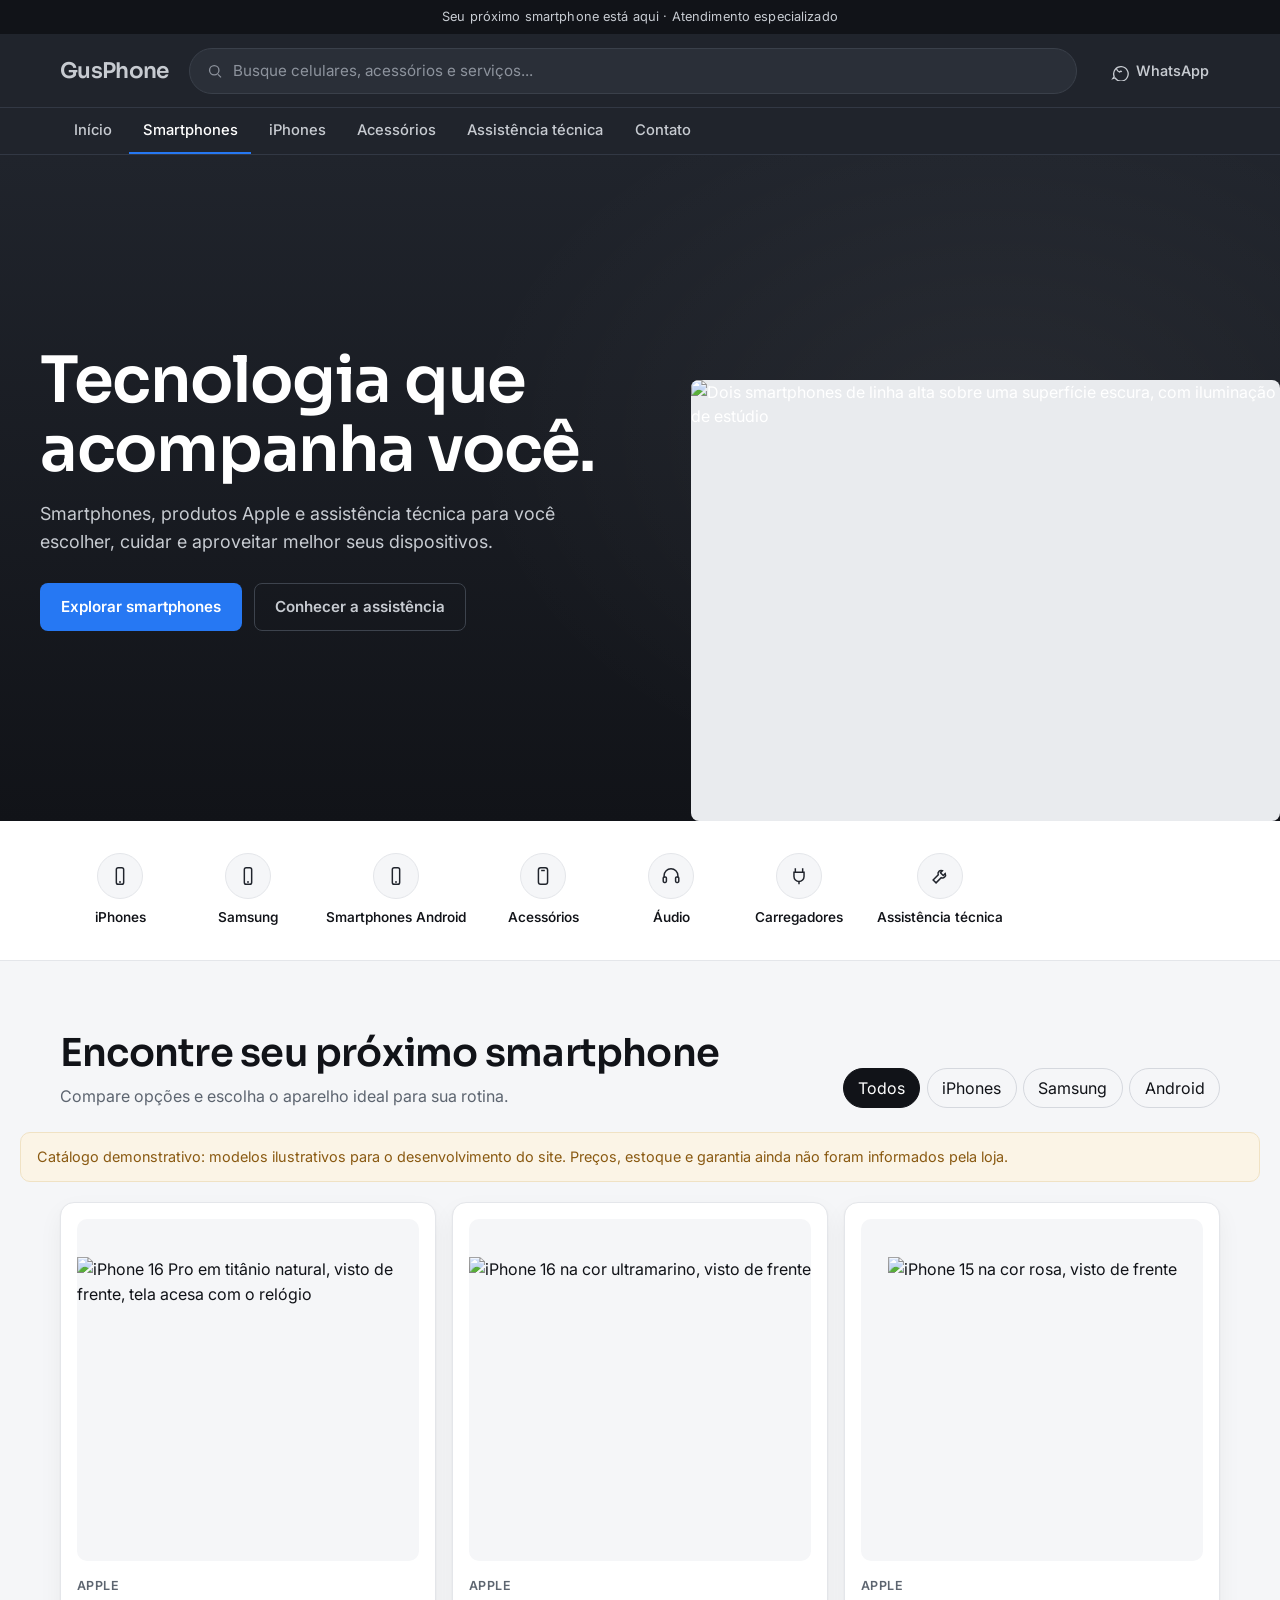
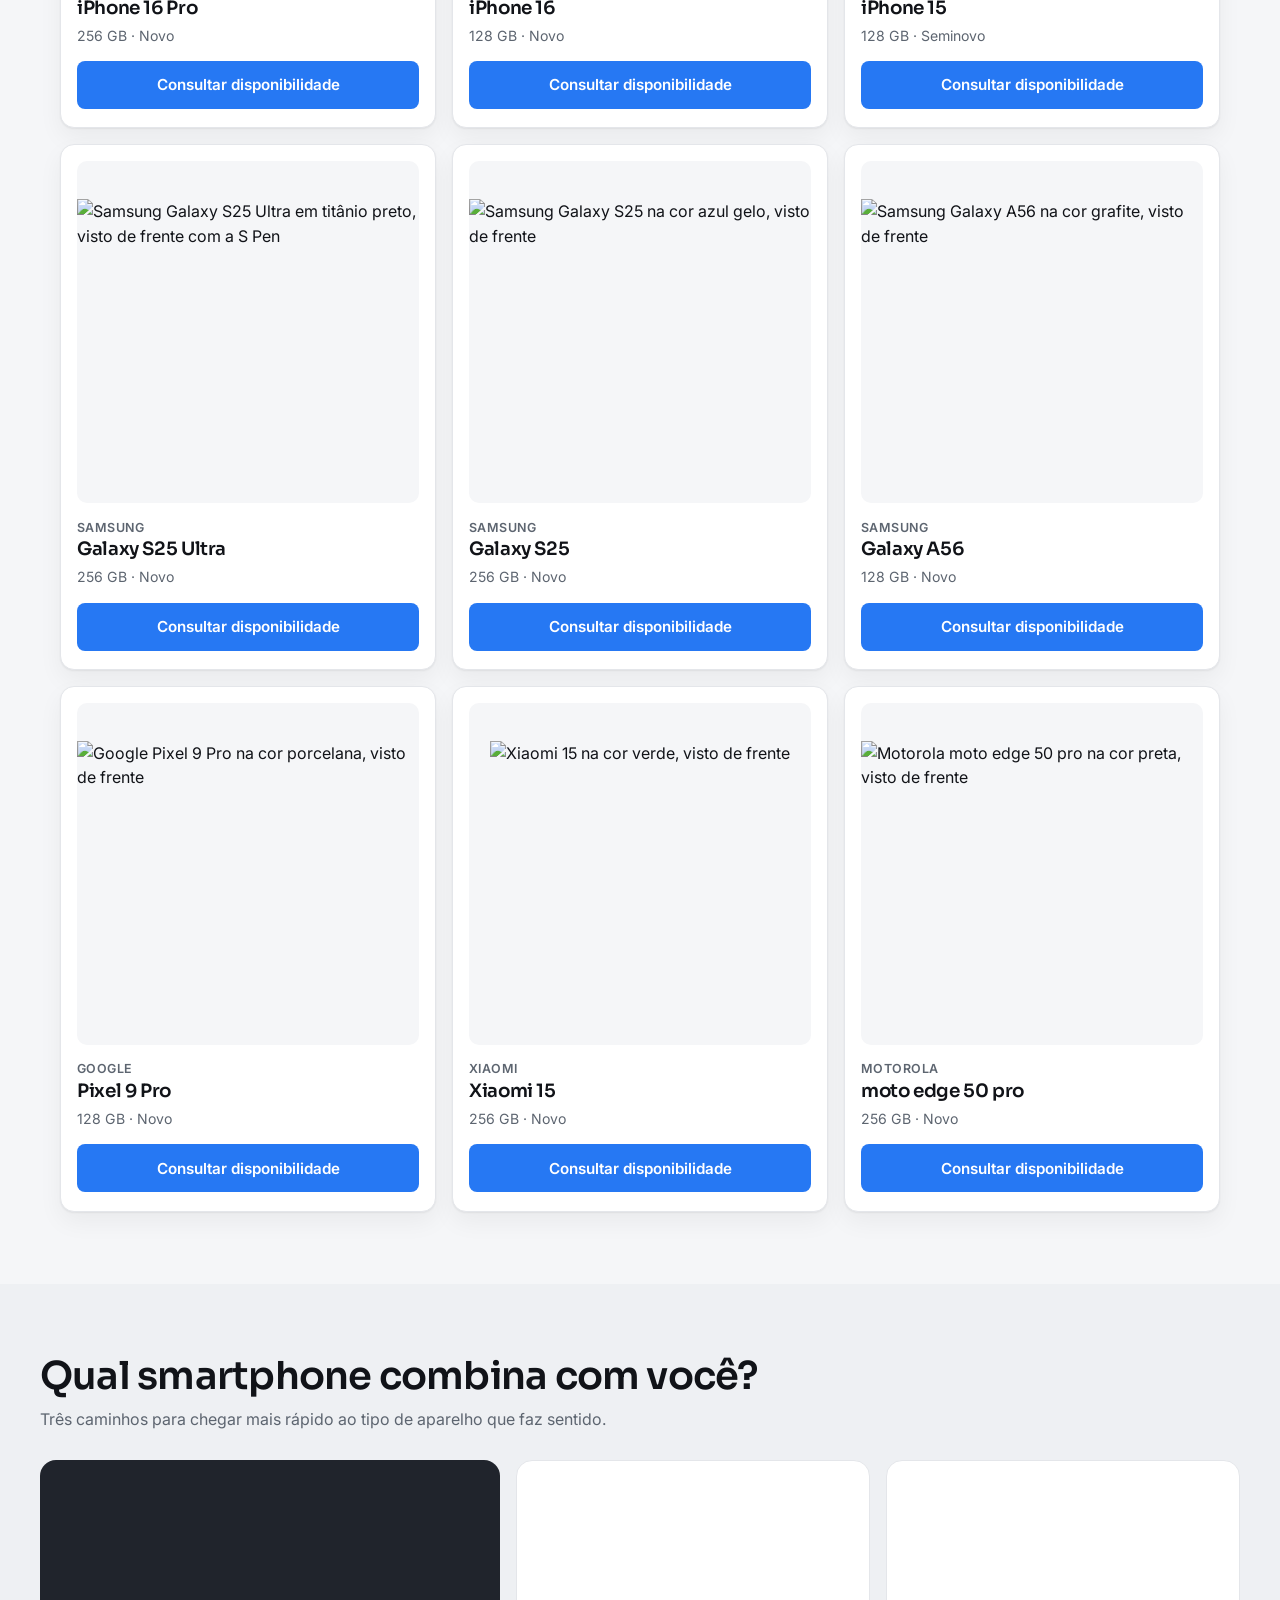
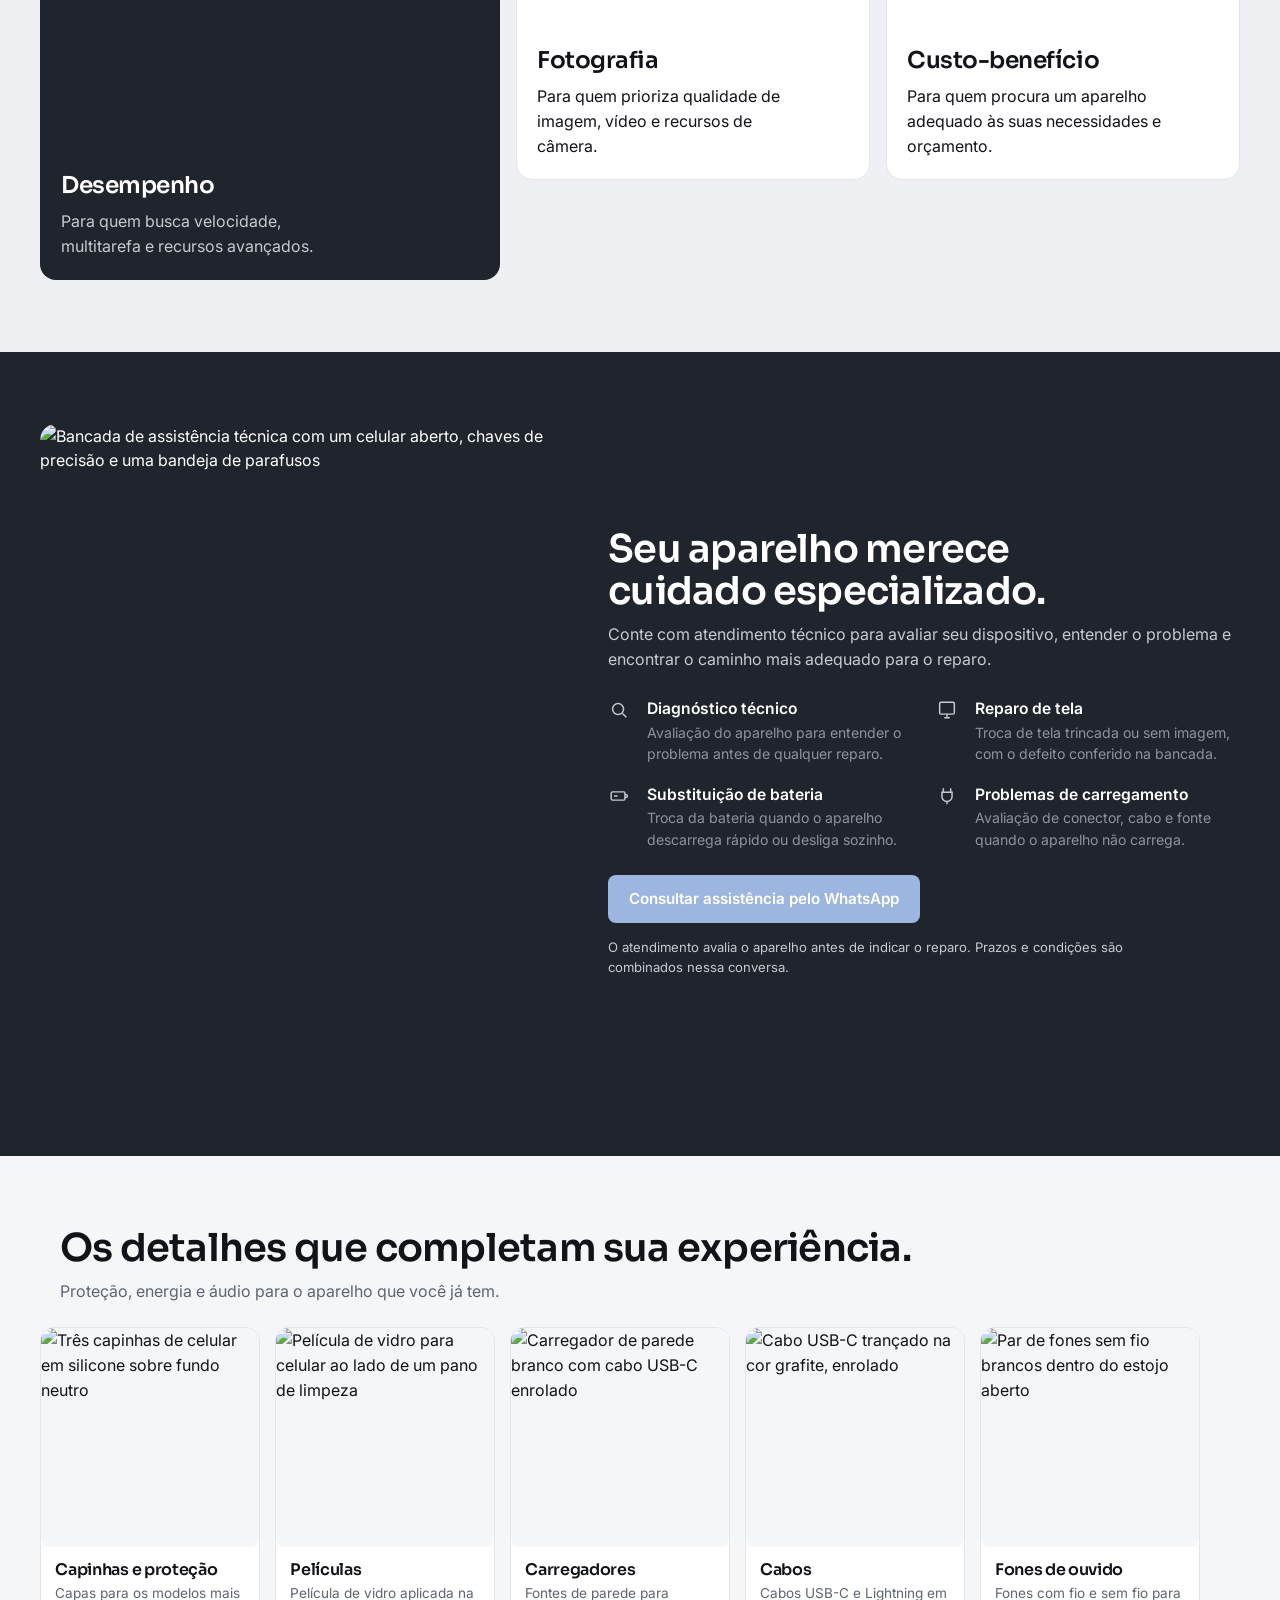
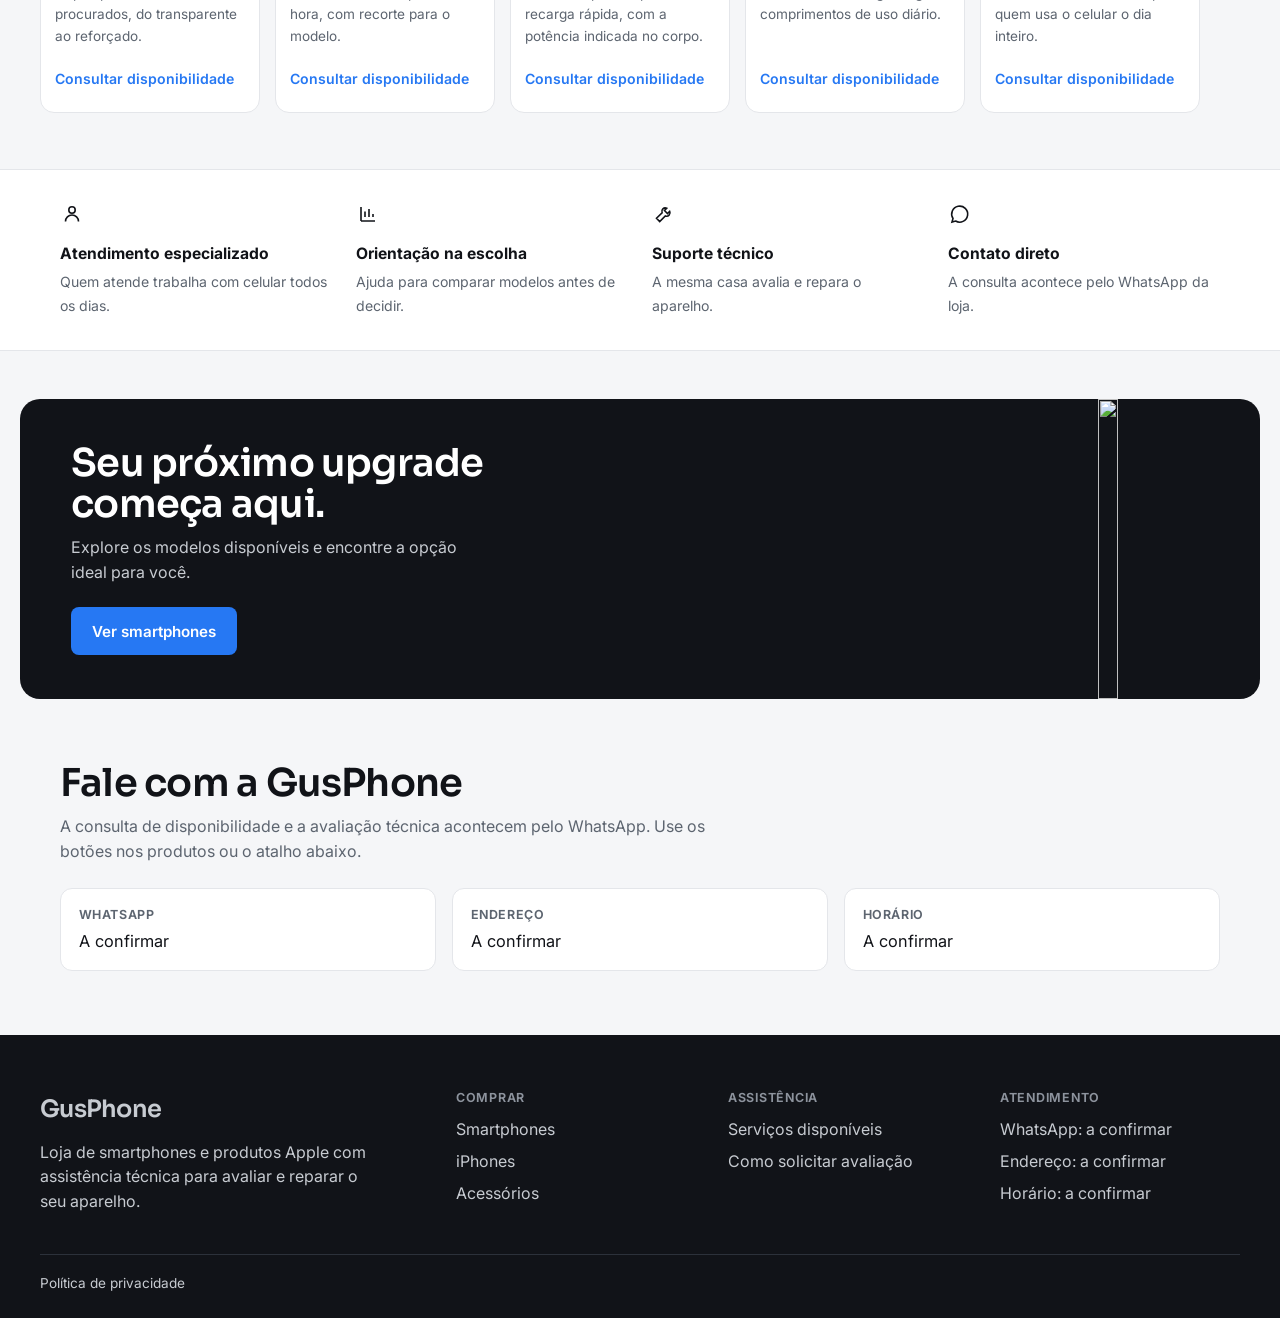
==== index.html @ 55a3b366 "Add files via upload" ====
<!doctype html>
<html lang="pt-BR">
  <head>
    <meta charset="utf-8" />
    <meta name="viewport" content="width=device-width, initial-scale=1" />
    <title>GusPhone — Smartphones, Apple e assistência técnica</title>
    <meta
      name="description"
      content="GusPhone: smartphones, produtos Apple, acessórios e assistência técnica. Consulte a disponibilidade pelo WhatsApp."
    />
    <link rel="icon" href="assets/favicon.svg" type="image/svg+xml" />
    <link rel="stylesheet" href="css/styles.css" />
  </head>
  <body>
    <a class="skip" href="#conteudo">Ir para o conteúdo</a>

    <div class="topbar">
      <p>Seu próximo smartphone está aqui · Atendimento especializado</p>
    </div>

    <header class="masthead">
      <div class="masthead__bar">
        <a class="brand" href="#inicio" aria-label="GusPhone, página inicial">
          <img class="brand__logo" src="assets/logo.png" alt="" width="148" height="36" />
          <span class="brand__word">GusPhone</span>
        </a>

        <form class="search" role="search" id="busca-form">
          <label class="sr" for="busca">Buscar no catálogo</label>
          <svg viewBox="0 0 24 24" aria-hidden="true">
            <circle cx="11" cy="11" r="6.25" />
            <path d="M16 16.5 20 20.5" />
          </svg>
          <input
            id="busca"
            type="search"
            placeholder="Busque celulares, acessórios e serviços..."
            autocomplete="off"
          />
        </form>

        <div class="masthead__tools">
          <a class="tool" id="atalho-whatsapp" href="#contato">
            <svg viewBox="0 0 24 24" aria-hidden="true">
              <path
                d="M6.2 18.6 4.6 21l2.5-.7A8.7 8.7 0 1 0 6.2 18.6Z"
              />
              <path d="M9.2 9.6c.2 1.5 1.9 3.2 3.6 3.7l1.1-1.1c.1-.1 1.6.5 1.6.5" />
            </svg>
            <span>WhatsApp</span>
          </a>
          <button class="nav-toggle" type="button" aria-expanded="false" aria-controls="menu">
            <span class="sr">Abrir menu</span>
            <svg viewBox="0 0 24 24" aria-hidden="true">
              <path d="M4 7h16M4 12h16M4 17h16" />
            </svg>
          </button>
        </div>
      </div>

      <nav class="nav" id="menu" aria-label="Seções">
        <ul>
          <li><a href="#inicio">Início</a></li>
          <li><a href="#smartphones" data-filter="todos">Smartphones</a></li>
          <li><a href="#smartphones" data-filter="iphone">iPhones</a></li>
          <li><a href="#acessorios">Acessórios</a></li>
          <li><a href="#assistencia">Assistência técnica</a></li>
          <li><a href="#contato">Contato</a></li>
        </ul>
      </nav>
    </header>

    <main id="conteudo">
      <section class="hero" id="inicio">
        <div class="hero__copy">
          <h1>Tecnologia que acompanha você.</h1>
          <p>
            Smartphones, produtos Apple e assistência técnica para você escolher,
            cuidar e aproveitar melhor seus dispositivos.
          </p>
          <div class="hero__actions">
            <a class="btn btn--primary" href="#smartphones">Explorar smartphones</a>
            <a class="btn btn--ghost" href="#assistencia">Conhecer a assistência</a>
          </div>
        </div>
        <div class="hero__stage">
          <img
            src="assets/hero-phones.png"
            alt="Dois smartphones de linha alta sobre uma superfície escura, com iluminação de estúdio"
            width="960"
            height="720"
          />
        </div>
      </section>

      <section class="cats" aria-labelledby="cats-titulo">
        <h2 class="sr" id="cats-titulo">Categorias</h2>
        <ul>
          <li><a href="#smartphones" data-filter="iphone"><i data-ico="phone"></i><span>iPhones</span></a></li>
          <li><a href="#smartphones" data-filter="samsung"><i data-ico="phone"></i><span>Samsung</span></a></li>
          <li><a href="#smartphones" data-filter="android"><i data-ico="phone"></i><span>Smartphones Android</span></a></li>
          <li><a href="#acessorios"><i data-ico="case"></i><span>Acessórios</span></a></li>
          <li><a href="#acessorios" data-item="fones"><i data-ico="audio"></i><span>Áudio</span></a></li>
          <li><a href="#acessorios" data-item="carregadores"><i data-ico="plug"></i><span>Carregadores</span></a></li>
          <li><a href="#assistencia"><i data-ico="wrench"></i><span>Assistência técnica</span></a></li>
        </ul>
      </section>

      <section class="floor" id="smartphones">
        <header class="floor__head">
          <div>
            <h2>Encontre seu próximo smartphone</h2>
            <p>Compare opções e escolha o aparelho ideal para sua rotina.</p>
          </div>
          <div class="filters" role="group" aria-label="Filtrar por categoria">
            <button type="button" data-filter="todos" aria-pressed="true">Todos</button>
            <button type="button" data-filter="iphone" aria-pressed="false">iPhones</button>
            <button type="button" data-filter="samsung" aria-pressed="false">Samsung</button>
            <button type="button" data-filter="android" aria-pressed="false">Android</button>
          </div>
        </header>

        <p class="demo-note" id="aviso-demo" hidden>
          Catálogo demonstrativo: modelos ilustrativos para o desenvolvimento do site.
          Preços, estoque e garantia ainda não foram informados pela loja.
        </p>

        <p class="empty" id="vazio" hidden>
          Nenhum aparelho encontrado para essa busca.
          <button type="button" id="limpar-busca">Limpar busca</button>
        </p>

        <ul class="grid" id="grade"></ul>
      </section>

      <section class="chooser" aria-labelledby="chooser-titulo">
        <div class="chooser__intro">
          <h2 id="chooser-titulo">Qual smartphone combina com você?</h2>
          <p>Três caminhos para chegar mais rápido ao tipo de aparelho que faz sentido.</p>
        </div>
        <ul>
          <li>
            <a href="#smartphones" data-focus="desempenho">
              <img src="assets/phones/galaxy-s25-ultra.png" alt="" />
              <span>
                <strong>Desempenho</strong>
                Para quem busca velocidade, multitarefa e recursos avançados.
              </span>
            </a>
          </li>
          <li>
            <a href="#smartphones" data-focus="fotografia">
              <img src="assets/phones/pixel-9-pro.png" alt="" />
              <span>
                <strong>Fotografia</strong>
                Para quem prioriza qualidade de imagem, vídeo e recursos de câmera.
              </span>
            </a>
          </li>
          <li>
            <a href="#smartphones" data-focus="custo">
              <img src="assets/phones/galaxy-a56.png" alt="" />
              <span>
                <strong>Custo-benefício</strong>
                Para quem procura um aparelho adequado às suas necessidades e orçamento.
              </span>
            </a>
          </li>
        </ul>
      </section>

      <section class="bench" id="assistencia">
        <div class="bench__photo">
          <img
            src="assets/bench.png"
            alt="Bancada de assistência técnica com um celular aberto, chaves de precisão e uma bandeja de parafusos"
            width="880"
            height="660"
          />
        </div>
        <div class="bench__copy">
          <h2>Seu aparelho merece cuidado especializado.</h2>
          <p>
            Conte com atendimento técnico para avaliar seu dispositivo, entender o
            problema e encontrar o caminho mais adequado para o reparo.
          </p>
          <ul class="services" id="servicos"></ul>
          <a class="btn btn--primary" id="cta-assistencia" href="#contato">
            Consultar assistência pelo WhatsApp
          </a>
          <p class="fine">
            O atendimento avalia o aparelho antes de indicar o reparo. Prazos e
            condições são combinados nessa conversa.
          </p>
        </div>
      </section>

      <section class="floor floor--accessories" id="acessorios">
        <header class="floor__head">
          <div>
            <h2>Os detalhes que completam sua experiência.</h2>
            <p>Proteção, energia e áudio para o aparelho que você já tem.</p>
          </div>
        </header>
        <ul class="accs" id="acessorios-lista"></ul>
      </section>

      <section class="trust" aria-label="Como a GusPhone atende">
        <ul>
          <li>
            <i data-ico="person"></i>
            <strong>Atendimento especializado</strong>
            <span>Quem atende trabalha com celular todos os dias.</span>
          </li>
          <li>
            <i data-ico="compare"></i>
            <strong>Orientação na escolha</strong>
            <span>Ajuda para comparar modelos antes de decidir.</span>
          </li>
          <li>
            <i data-ico="wrench"></i>
            <strong>Suporte técnico</strong>
            <span>A mesma casa avalia e repara o aparelho.</span>
          </li>
          <li>
            <i data-ico="chat"></i>
            <strong>Contato direto</strong>
            <span>A consulta acontece pelo WhatsApp da loja.</span>
          </li>
        </ul>
      </section>

      <section class="banner" aria-labelledby="banner-titulo">
        <div>
          <h2 id="banner-titulo">Seu próximo upgrade começa aqui.</h2>
          <p>Explore os modelos disponíveis e encontre a opção ideal para você.</p>
          <a class="btn btn--primary" href="#smartphones">Ver smartphones</a>
        </div>
        <img
          src="assets/phones/iphone-16-pro.png"
          alt=""
          width="280"
          height="520"
        />
      </section>

      <section class="contact" id="contato">
        <h2>Fale com a GusPhone</h2>
        <p>
          A consulta de disponibilidade e a avaliação técnica acontecem pelo
          WhatsApp. Use os botões nos produtos ou o atalho abaixo.
        </p>
        <dl>
          <div>
            <dt>WhatsApp</dt>
            <dd id="contato-whatsapp">A confirmar</dd>
          </div>
          <div>
            <dt>Endereço</dt>
            <dd id="contato-endereco">A confirmar</dd>
          </div>
          <div>
            <dt>Horário</dt>
            <dd id="contato-horario">A confirmar</dd>
          </div>
        </dl>
      </section>
    </main>

    <footer class="colophon">
      <div class="colophon__brand">
        <span class="brand__word">GusPhone</span>
        <p>
          Loja de smartphones e produtos Apple com assistência técnica para
          avaliar e reparar o seu aparelho.
        </p>
      </div>
      <nav aria-label="Comprar">
        <h2>Comprar</h2>
        <ul>
          <li><a href="#smartphones" data-filter="todos">Smartphones</a></li>
          <li><a href="#smartphones" data-filter="iphone">iPhones</a></li>
          <li><a href="#acessorios">Acessórios</a></li>
        </ul>
      </nav>
      <nav aria-label="Assistência">
        <h2>Assistência</h2>
        <ul>
          <li><a href="#assistencia">Serviços disponíveis</a></li>
          <li><a href="#assistencia">Como solicitar avaliação</a></li>
        </ul>
      </nav>
      <div>
        <h2>Atendimento</h2>
        <ul>
          <li id="rodape-whatsapp">WhatsApp: a confirmar</li>
          <li id="rodape-endereco">Endereço: a confirmar</li>
          <li id="rodape-horario">Horário: a confirmar</li>
        </ul>
        <p class="socials" id="redes" hidden></p>
      </div>
      <p class="legal">
        <a href="privacidade.html">Política de privacidade</a>
      </p>
    </footer>

    <div class="sheet" id="ficha" hidden>
      <div class="sheet__panel" role="dialog" aria-modal="true" aria-labelledby="ficha-nome">
        <button class="sheet__close" type="button" id="ficha-fechar">
          <span class="sr">Fechar</span>
          <svg viewBox="0 0 24 24" aria-hidden="true"><path d="M6 6l12 12M18 6 6 18" /></svg>
        </button>
        <img id="ficha-foto" alt="" />
        <div>
          <p class="sheet__brand" id="ficha-marca"></p>
          <h2 id="ficha-nome"></h2>
          <dl id="ficha-dados"></dl>
          <p class="fine" id="ficha-aviso" hidden>
            Item de demonstração. A disponibilidade real é confirmada pela loja.
          </p>
          <a class="btn btn--primary" id="ficha-consulta" href="#contato">Consultar disponibilidade</a>
        </div>
      </div>
    </div>

    <button class="float" type="button" id="flutuante" hidden>WhatsApp</button>
    <p class="toast" id="aviso" role="status" hidden></p>

    <script src="js/config.js"></script>
    <script src="js/catalog.js"></script>
    <script src="js/icons.js"></script>
    <script src="js/main.js"></script>
  </body>
</html>
---- css/styles.css ----
/* GusPhone — charcoal shop, ice-white floor, silver rules, blue only on actions. */

@import url("https://fonts.googleapis.com/css2?family=Inter:wght@400;500;600;680&family=Sora:wght@500;600;700&display=swap");

:root {
  --ink: #111318;
  --graphite: #20242c;
  --graphite-2: #2a2f38;
  --silver: #c7cbd1;
  --silver-dim: #8d939d;
  --ice: #f5f6f8;
  --paper: #ffffff;
  --line: #e4e6ea;
  --blue: #2678f3;
  --blue-press: #1c63cc;
  --muted: #5d6570;
  --warn: #8a5a12;
  --warn-bg: #fbf4e6;
  --shadow: 0 1px 2px rgb(17 19 24 / 6%), 0 10px 24px rgb(17 19 24 / 5%);
  --serif-display: "Sora", "Segoe UI", sans-serif;
  --sans: "Inter", "Segoe UI", sans-serif;
  --measure: 66ch;
  --gutter: clamp(1rem, 4vw, 2.5rem);
  --focus: 2px solid var(--blue);
}

* { box-sizing: border-box; }

html { scroll-behavior: smooth; }

body {
  margin: 0;
  background: var(--ice);
  color: var(--ink);
  font-family: var(--sans);
  font-size: 1rem;
  line-height: 1.55;
  text-rendering: optimizeLegibility;
}

img { max-width: 100%; display: block; }

h1, h2, h3 {
  font-family: var(--serif-display);
  font-weight: 600;
  letter-spacing: -0.02em;
  line-height: 1.08;
  text-wrap: balance;
}

h1 { font-size: clamp(2.4rem, 5vw, 4.4rem); margin: 0 0 1rem; }
h2 { font-size: clamp(1.7rem, 3vw, 2.4rem); margin: 0 0 0.6rem; }
p { margin: 0; }

a { color: inherit; }

::selection { background: #d6e4fb; color: var(--ink); }

:focus-visible {
  outline: var(--focus);
  outline-offset: 3px;
  border-radius: 4px;
}

::-webkit-scrollbar { width: 12px; height: 12px; }
::-webkit-scrollbar-track { background: var(--ice); }
::-webkit-scrollbar-thumb { background: #c3c7ce; border: 3px solid var(--ice); border-radius: 99px; }

.sr {
  position: absolute;
  width: 1px;
  height: 1px;
  padding: 0;
  margin: -1px;
  overflow: hidden;
  clip: rect(0 0 0 0);
  white-space: nowrap;
  border: 0;
}

.skip {
  position: absolute;
  left: var(--gutter);
  top: -3rem;
  background: var(--paper);
  color: var(--ink);
  padding: 0.5rem 0.9rem;
  z-index: 20;
}
.skip:focus { top: 0.5rem; }

/* ---------- buttons ---------- */

.btn {
  display: inline-flex;
  align-items: center;
  justify-content: center;
  min-height: 48px;
  padding: 0 1.25rem;
  border-radius: 8px;
  font-family: var(--sans);
  font-size: 0.95rem;
  font-weight: 600;
  text-decoration: none;
  border: 1px solid transparent;
  cursor: pointer;
  transition: background 160ms ease, transform 160ms ease;
}

.btn--primary { background: var(--blue); color: #fff; }
.btn--primary:hover { background: var(--blue-press); }
.btn--primary[aria-disabled="true"] { background: #9db6df; cursor: not-allowed; }

.btn--ghost { background: transparent; color: var(--silver); border-color: #3d434d; }
.btn--ghost:hover { border-color: var(--silver); color: #fff; }

button { font: inherit; }

/* ---------- top bar + masthead ---------- */

.topbar {
  background: var(--ink);
  color: var(--silver);
  font-size: 0.8rem;
  letter-spacing: 0.01em;
  text-align: center;
  padding: 0.45rem var(--gutter);
}
.topbar p { margin: 0; }

.masthead {
  position: sticky;
  top: 0;
  z-index: 10;
  background: var(--graphite);
  color: #fff;
  border-bottom: 1px solid #323844;
}

.masthead__bar {
  display: grid;
  grid-template-columns: auto minmax(0, 1fr) auto;
  gap: 1.25rem;
  align-items: center;
  padding: 0.85rem var(--gutter);
  max-width: 1240px;
  margin: 0 auto;
}

.brand { display: flex; align-items: center; text-decoration: none; min-height: 44px; }
.brand__logo { height: 34px; width: auto; }
.brand__word {
  font-family: var(--serif-display);
  font-weight: 600;
  font-size: 1.35rem;
  letter-spacing: -0.03em;
  color: var(--silver);
}
.brand__logo + .brand__word,
.brand__logo[hidden] + .brand__word { }
body.has-logo .brand__word { position: absolute; width: 1px; height: 1px; overflow: hidden; clip: rect(0 0 0 0); }
body:not(.has-logo) .brand__logo { display: none; }

.search {
  display: flex;
  align-items: center;
  gap: 0.6rem;
  background: var(--graphite-2);
  border: 1px solid #3a404a;
  border-radius: 999px;
  padding: 0 1rem;
  min-height: 46px;
}
.search svg { width: 18px; height: 18px; stroke: var(--silver-dim); fill: none; stroke-width: 1.75; flex: none; }
.search input {
  flex: 1;
  min-width: 0;
  background: transparent;
  border: 0;
  color: #fff;
  font: inherit;
  font-size: 0.95rem;
  padding: 0.6rem 0;
}
.search input::placeholder { color: var(--silver-dim); }
.search input:focus { outline: none; }
.search:focus-within { border-color: var(--blue); }

.masthead__tools { display: flex; align-items: center; gap: 0.4rem; }

.tool {
  display: inline-flex;
  align-items: center;
  gap: 0.45rem;
  color: var(--silver);
  text-decoration: none;
  font-size: 0.9rem;
  font-weight: 550;
  min-height: 44px;
  padding: 0 0.7rem;
  border-radius: 8px;
}
.tool svg { width: 20px; height: 20px; stroke: currentColor; fill: none; stroke-width: 1.6; }
.tool:hover { color: #fff; background: var(--graphite-2); }

.nav-toggle {
  display: none;
  background: transparent;
  border: 0;
  color: var(--silver);
  min-width: 44px;
  min-height: 44px;
  border-radius: 8px;
  cursor: pointer;
}
.nav-toggle svg { width: 24px; height: 24px; stroke: currentColor; fill: none; stroke-width: 1.75; }

.nav { border-top: 1px solid #323844; }
.nav ul {
  display: flex;
  gap: 0.25rem;
  list-style: none;
  margin: 0 auto;
  padding: 0 var(--gutter);
  max-width: 1240px;
}
.nav a {
  display: inline-flex;
  align-items: center;
  min-height: 46px;
  padding: 0 0.85rem;
  color: var(--silver);
  text-decoration: none;
  font-size: 0.92rem;
  font-weight: 500;
  border-bottom: 2px solid transparent;
}
.nav a:hover { color: #fff; }
.nav a[aria-current="true"] { color: #fff; border-bottom-color: var(--blue); }

/* ---------- hero ---------- */

.hero {
  background:
    radial-gradient(60% 80% at 78% 42%, rgb(255 255 255 / 5%), transparent 70%),
    linear-gradient(180deg, var(--graphite) 0%, var(--ink) 100%);
  color: #fff;
  display: grid;
  grid-template-columns: minmax(0, 1.05fr) minmax(0, 0.95fr);
  align-items: center;
  min-height: clamp(520px, 74vh, 720px);
  padding-left: max(var(--gutter), calc((100vw - 1240px) / 2));
  overflow: hidden;
}

.hero__copy { padding: 3.5rem 2rem 3.5rem 0; max-width: 38rem; }
.hero__copy p { color: var(--silver); font-size: 1.12rem; max-width: var(--measure); }
.hero__actions { display: flex; flex-wrap: wrap; gap: 0.75rem; margin-top: 1.75rem; }

.hero__stage { align-self: stretch; display: flex; align-items: flex-end; justify-content: flex-end; }
.hero__stage img,
.chooser img,
.floor__head img,
.acc img,
#ficha-foto {
  max-width: 100%;
  height: auto;
  display: block;
  background: #e9ebee;
  border-radius: 8px;
  object-fit: contain;
}
.hero__stage img { max-height: 720px; }
.chooser li:first-child a img, .bench__photo img { background: var(--graphite); }

/* ---------- categories ---------- */

.cats {
  background: var(--paper);
  border-bottom: 1px solid var(--line);
}
.cats ul {
  display: flex;
  gap: 0.5rem;
  list-style: none;
  margin: 0 auto;
  padding: 1.1rem var(--gutter);
  max-width: 1240px;
  overflow-x: auto;
  scrollbar-width: thin;
}
.cats a {
  display: flex;
  flex-direction: column;
  align-items: center;
  gap: 0.55rem;
  min-width: 7.5rem;
  padding: 0.85rem 0.6rem;
  border-radius: 12px;
  text-decoration: none;
  color: var(--ink);
  font-size: 0.85rem;
  font-weight: 550;
  text-align: center;
}
.cats a:hover { background: var(--ice); }
.cats i { display: grid; place-items: center; width: 46px; height: 46px; border-radius: 50%; background: var(--ice); border: 1px solid var(--line); }
.cats svg { width: 22px; height: 22px; stroke: var(--graphite); fill: none; stroke-width: 1.6; }

/* ---------- product floor ---------- */

.floor { padding: 4.5rem 0 3.5rem; }
.floor__head, .demo-note, .empty, .grid, .accs {
  max-width: 1240px;
  margin-left: auto;
  margin-right: auto;
  padding-left: var(--gutter);
  padding-right: var(--gutter);
}
.floor__head {
  display: flex;
  justify-content: space-between;
  align-items: flex-end;
  gap: 1.5rem;
  margin-bottom: 1.5rem;
}
.floor__head p { color: var(--muted); margin-top: 0.35rem; }

.filters { display: flex; flex-wrap: wrap; gap: 0.4rem; }
.filters button {
  min-height: 40px;
  padding: 0 0.9rem;
  background: transparent;
  border: 1px solid #d5d8de;
  border-radius: 999px;
  color: var(--ink);
  cursor: pointer;
}
.filters button[aria-pressed="true"] { background: var(--ink); color: #fff; border-color: var(--ink); }
.filters button:hover:not([aria-pressed="true"]) { border-color: var(--ink); }

.demo-note {
  background: var(--warn-bg);
  color: var(--warn);
  border: 1px solid #f0e2c4;
  border-radius: 10px;
  padding: 0.8rem 1rem;
  margin-bottom: 1.25rem;
  font-size: 0.9rem;
}

.empty { padding-top: 2rem; padding-bottom: 2rem; color: var(--muted); }
.empty button {
  background: none;
  border: 0;
  color: var(--blue);
  font-weight: 600;
  cursor: pointer;
  text-decoration: underline;
  text-underline-offset: 3px;
}

.grid {
  display: grid;
  grid-template-columns: repeat(3, minmax(0, 1fr));
  gap: 1rem;
  list-style: none;
  margin-top: 0;
}

.card {
  background: var(--paper);
  border: 1px solid var(--line);
  border-radius: 14px;
  box-shadow: var(--shadow);
  display: flex;
  flex-direction: column;
  padding: 1rem 1rem 1.15rem;
}
.card__photo {
  background: var(--ice);
  border-radius: 10px;
  aspect-ratio: 1 / 1;
  display: grid;
  place-items: center;
  margin-bottom: 0.9rem;
}
.card__photo img { height: 78%; width: auto; object-fit: contain; }
.card__brand { color: var(--muted); font-size: 0.78rem; font-weight: 600; letter-spacing: 0.04em; text-transform: uppercase; margin: 0; }
.card h3 { font-size: 1.15rem; margin: 0.15rem 0 0.45rem; }
.card__meta { color: var(--muted); font-size: 0.88rem; margin: 0 0 0.9rem; }
.card .btn { margin-top: auto; }

/* ---------- chooser ---------- */

.chooser {
  background: #eef0f3;
  padding: 4.5rem var(--gutter);
}
.chooser__intro { max-width: 1240px; margin: 0 auto 1.75rem; }
.chooser__intro p { color: var(--muted); }
.chooser ul {
  max-width: 1240px;
  margin: 0 auto;
  padding: 0;
  list-style: none;
  display: grid;
  grid-template-columns: 1.3fr 1fr 1fr;
  gap: 1rem;
}
.chooser a {
  display: flex;
  flex-direction: column;
  justify-content: flex-end;
  min-height: 320px;
  padding: 1.25rem;
  background: var(--paper);
  border-radius: 16px;
  text-decoration: none;
  position: relative;
  overflow: hidden;
  border: 1px solid var(--line);
}
.chooser li:first-child a { min-height: 420px; background: var(--graphite); color: #fff; border-color: transparent; }
.chooser img {
  position: absolute;
  top: 0.5rem;
  right: 0;
  height: 72%;
  width: auto;
  object-fit: contain;
  transition: transform 280ms ease;
}
.chooser a:hover img { transform: translateY(-6px); }
.chooser a span { position: relative; max-width: 17rem; }
.chooser strong { display: block; font-family: var(--serif-display); font-size: 1.45rem; font-weight: 600; letter-spacing: -0.02em; margin-bottom: 0.3rem; }
.chooser li:first-child a span { color: var(--silver); }
.chooser li:first-child strong { color: #fff; }

/* ---------- bench ---------- */

.bench {
  background: var(--graphite);
  color: #fff;
  display: grid;
  grid-template-columns: minmax(0, 0.9fr) minmax(0, 1.1fr);
  gap: clamp(1.5rem, 4vw, 4rem);
  align-items: center;
  padding: 4.5rem max(var(--gutter), calc((100vw - 1240px) / 2));
}
.bench__photo img { width: 100%; border-radius: 16px; aspect-ratio: 4 / 3; object-fit: cover; }
.bench__copy p { color: var(--silver); max-width: var(--measure); }
.bench__copy .btn { margin-top: 1.5rem; }

.services { list-style: none; margin: 1.6rem 0 0; padding: 0; display: grid; grid-template-columns: 1fr 1fr; gap: 1.1rem 1.5rem; }
.services li { display: grid; grid-template-columns: 28px minmax(0, 1fr); column-gap: 0.7rem; align-items: start; }
.services svg { width: 22px; height: 22px; stroke: var(--silver); fill: none; stroke-width: 1.6; grid-row: span 2; margin-top: 2px; }
.services strong { display: block; font-size: 0.98rem; font-weight: 600; }
.services span { color: var(--silver-dim); font-size: 0.88rem; }

.fine { color: var(--silver-dim); font-size: 0.82rem; margin-top: 0.9rem; max-width: 46ch; }
.sheet .fine { color: var(--muted); }

/* ---------- accessories ---------- */

.accs { display: grid; grid-template-columns: repeat(5, minmax(0, 1fr)); gap: 0.9rem; list-style: none; margin: 0; }
.acc { background: var(--paper); border: 1px solid var(--line); border-radius: 14px; overflow: hidden; display: flex; flex-direction: column; }
.acc img { width: 100%; aspect-ratio: 1 / 1; object-fit: cover; background: var(--ice); }
.acc div { padding: 0.85rem 0.9rem 1rem; display: flex; flex-direction: column; gap: 0.35rem; flex: 1; }
.acc h3 { font-size: 1rem; margin: 0; }
.acc p { color: var(--muted); font-size: 0.85rem; }
.acc .link {
  margin-top: auto;
  padding-top: 0.6rem;
  color: var(--blue);
  font-weight: 600;
  font-size: 0.88rem;
  text-decoration: none;
  min-height: 44px;
  display: inline-flex;
  align-items: center;
}
.acc .link:hover { text-decoration: underline; text-underline-offset: 3px; }
.acc.is-target { border-color: var(--blue); }

/* ---------- trust ---------- */

.trust { background: var(--paper); border-top: 1px solid var(--line); border-bottom: 1px solid var(--line); }
.trust ul {
  max-width: 1240px;
  margin: 0 auto;
  padding: 2rem var(--gutter);
  list-style: none;
  display: grid;
  grid-template-columns: repeat(4, minmax(0, 1fr));
  gap: 1.5rem;
}
.trust svg { width: 24px; height: 24px; stroke: var(--ink); fill: none; stroke-width: 1.6; }
.trust strong { display: block; margin: 0.55rem 0 0.15rem; font-size: 0.98rem; }
.trust span { color: var(--muted); font-size: 0.88rem; }

/* ---------- banner ---------- */

.banner {
  max-width: 1240px;
  margin: 3rem auto;
  padding: 0 0 0 clamp(1.5rem, 4vw, 3.5rem);
  background: var(--ink);
  color: #fff;
  border-radius: 20px;
  display: grid;
  grid-template-columns: minmax(0, 1fr) auto;
  align-items: center;
  overflow: hidden;
  min-height: 280px;
}
.banner h2 { max-width: 16ch; }
.banner p { color: var(--silver); margin: 0.4rem 0 1.4rem; max-width: 42ch; }
.banner img { height: 300px; width: auto; margin-right: 6%; align-self: end; }

/* ---------- contact ---------- */

.contact { max-width: 1240px; margin: 0 auto; padding: 1rem var(--gutter) 4rem; }
.contact > p { color: var(--muted); max-width: var(--measure); margin-bottom: 1.5rem; }
.contact dl { display: grid; grid-template-columns: repeat(3, minmax(0, 1fr)); gap: 1rem; margin: 0; }
.contact div { background: var(--paper); border: 1px solid var(--line); border-radius: 12px; padding: 1rem 1.1rem; }
.contact dt { font-size: 0.78rem; font-weight: 650; letter-spacing: 0.05em; text-transform: uppercase; color: var(--muted); }
.contact dd { margin: 0.3rem 0 0; font-size: 1.02rem; }
.contact a { color: var(--blue); font-weight: 600; }

/* ---------- footer ---------- */

.colophon {
  background: var(--ink);
  color: var(--silver);
  display: grid;
  grid-template-columns: 1.6fr repeat(3, 1fr);
  gap: 2rem;
  padding: 3.5rem max(var(--gutter), calc((100vw - 1240px) / 2)) 1.5rem;
}
.colophon h2 { font-family: var(--sans); font-size: 0.78rem; font-weight: 650; letter-spacing: 0.06em; text-transform: uppercase; color: var(--silver-dim); margin: 0 0 0.8rem; }
.colophon ul { list-style: none; margin: 0; padding: 0; display: grid; gap: 0.45rem; }
.colophon a { color: var(--silver); text-decoration: none; }
.colophon a:hover { color: #fff; text-decoration: underline; text-underline-offset: 3px; }
.colophon__brand p { margin-top: 0.7rem; max-width: 34ch; }
.colophon .brand__word { font-size: 1.5rem; }
.legal { grid-column: 1 / -1; border-top: 1px solid #2c313a; margin: 0.5rem 0 0; padding-top: 1.1rem; font-size: 0.85rem; }

/* ---------- sheet ---------- */

.sheet { position: fixed; inset: 0; background: rgb(17 19 24 / 62%); z-index: 30; display: grid; place-items: center; padding: 1rem; }
.sheet[hidden] { display: none; }
.sheet__panel {
  background: var(--paper);
  border-radius: 18px;
  width: min(760px, 100%);
  display: grid;
  grid-template-columns: minmax(0, 0.8fr) minmax(0, 1.2fr);
  gap: 1.5rem;
  padding: 1.5rem;
  position: relative;
  max-height: calc(100vh - 2rem);
  overflow: auto;
}
.sheet__panel > img { width: 100%; background: var(--ice); border-radius: 12px; object-fit: contain; aspect-ratio: 1 / 1; }
.sheet__brand { color: var(--muted); font-size: 0.8rem; font-weight: 650; letter-spacing: 0.05em; text-transform: uppercase; }
.sheet__panel h2 { margin: 0.2rem 0 0.9rem; }
.sheet__panel dl { margin: 0 0 1rem; display: grid; gap: 0.35rem; }
.sheet__panel dt { display: inline; font-weight: 600; }
.sheet__panel dt::after { content: ": "; }
.sheet__panel dd { display: inline; margin: 0; }
.sheet__panel div dd { display: block; }
.sheet__close {
  position: absolute;
  top: 0.6rem;
  right: 0.6rem;
  width: 44px;
  height: 44px;
  border: 0;
  background: transparent;
  border-radius: 8px;
  cursor: pointer;
}
.sheet__close svg { width: 20px; height: 20px; stroke: var(--ink); fill: none; stroke-width: 1.75; }

/* ---------- floating whatsapp + toast ---------- */

.float {
  position: fixed;
  right: 1.1rem;
  bottom: 1.1rem;
  z-index: 15;
  min-height: 48px;
  padding: 0 1.1rem;
  border: 0;
  border-radius: 999px;
  background: #1f7a3a;
  color: #fff;
  font-weight: 650;
  cursor: pointer;
  box-shadow: 0 6px 16px rgb(17 19 24 / 24%);
}
.float[hidden] { display: none; }

.toast {
  position: fixed;
  left: 50%;
  bottom: 1.25rem;
  transform: translateX(-50%);
  z-index: 40;
  background: var(--ink);
  color: #fff;
  border-radius: 10px;
  padding: 0.8rem 1.1rem;
  max-width: min(440px, calc(100vw - 2rem));
  font-size: 0.92rem;
  box-shadow: var(--shadow);
}
.toast[hidden] { display: none; }

/* ---------- privacy page ---------- */

.legal-page { max-width: 72ch; margin: 0 auto; padding: 3rem var(--gutter) 5rem; }
.legal-page h1 { font-size: clamp(1.8rem, 3vw, 2.6rem); }
.legal-page h2 { font-size: 1.25rem; margin-top: 2rem; }
.legal-page p, .legal-page li { color: #2a2e35; }
.legal-page p { margin: 0.7rem 0; }
.back { display: inline-block; margin-bottom: 1.5rem; color: var(--blue); font-weight: 600; }

/* ---------- responsive ---------- */

@media (max-width: 980px) {
  .grid { grid-template-columns: repeat(2, minmax(0, 1fr)); }
  .accs { grid-template-columns: repeat(3, minmax(0, 1fr)); }
  .chooser ul { grid-template-columns: 1fr; }
  .chooser li:first-child a, .chooser a { min-height: 240px; }
  .trust ul { grid-template-columns: 1fr 1fr; }
  .colophon { grid-template-columns: 1fr 1fr; }
  .bench { grid-template-columns: 1fr; }
}

@media (max-width: 760px) {
  .masthead__bar { grid-template-columns: auto auto; }
  .search { grid-column: 1 / -1; grid-row: 2; }
  .masthead__tools { grid-column: 2; grid-row: 1; justify-self: end; }
  .tool span { position: absolute; width: 1px; height: 1px; overflow: hidden; clip: rect(0 0 0 0); }

  .nav-toggle { display: grid; place-items: center; }
  .nav { display: none; }
  .nav.is-open { display: block; }
  .nav ul { flex-direction: column; gap: 0; padding-bottom: 0.6rem; }
  .nav a { min-height: 48px; }

  .hero { grid-template-columns: 1fr; padding-left: var(--gutter); padding-right: var(--gutter); min-height: 0; }
  .hero__copy { padding: 2.5rem 0 0.5rem; }
  .hero__stage { margin: 0 calc(var(--gutter) * -1); }
  .hero__stage img { max-height: 320px; object-position: center; }

  .floor__head { flex-direction: column; align-items: flex-start; }
  .grid, .accs { grid-template-columns: 1fr 1fr; }
  .services { grid-template-columns: 1fr; }
  .contact dl { grid-template-columns: 1fr; }
  .banner { grid-template-columns: 1fr; margin-inline: var(--gutter); padding: 1.75rem 1.5rem 0; }
  .banner img { height: 200px; margin: 1rem auto 0; }
  .sheet__panel { grid-template-columns: 1fr; }
  .colophon { grid-template-columns: 1fr; }
  .float { left: 50%; right: auto; transform: translateX(-50%); }
}

@media (max-width: 460px) {
  .grid { grid-template-columns: 1fr; }
  .trust ul { grid-template-columns: 1fr; }
}

@media (prefers-reduced-motion: reduce) {
  html { scroll-behavior: auto; }
  *, *::before, *::after { transition: none !important; }
}
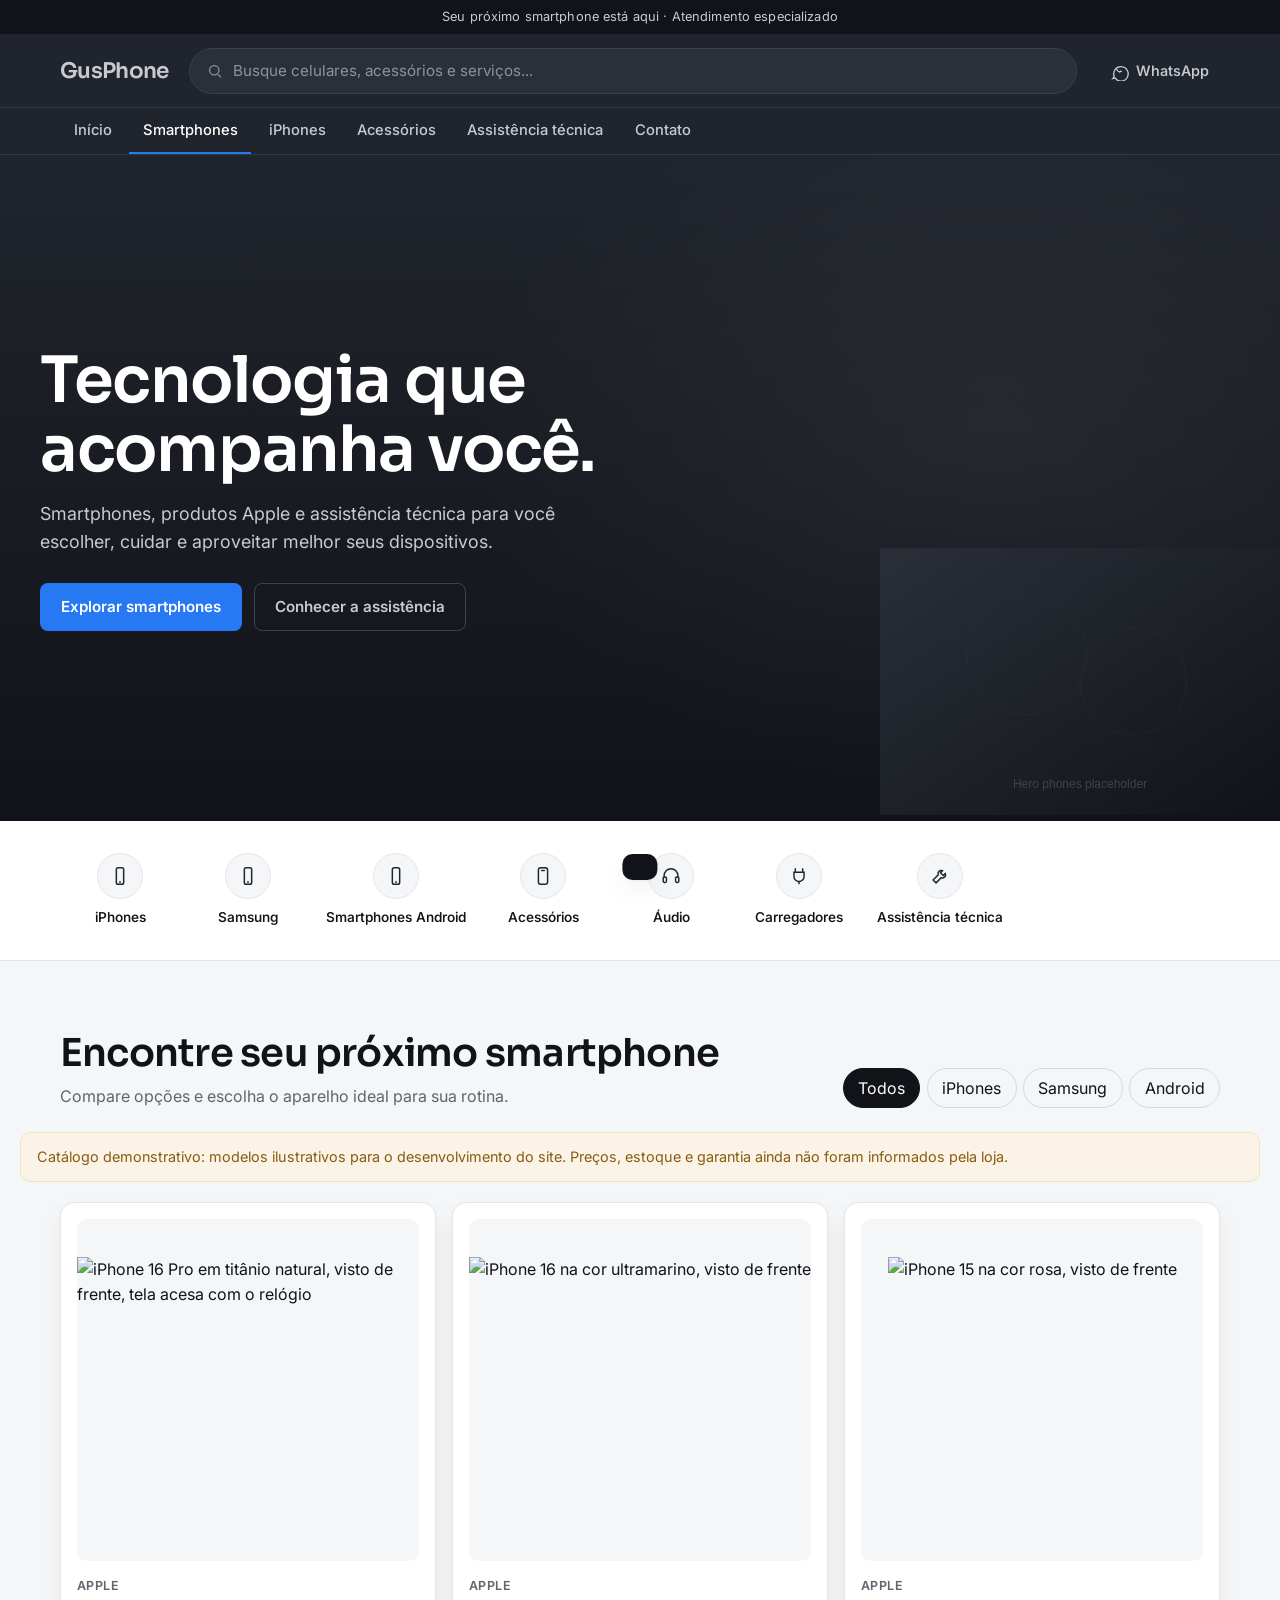
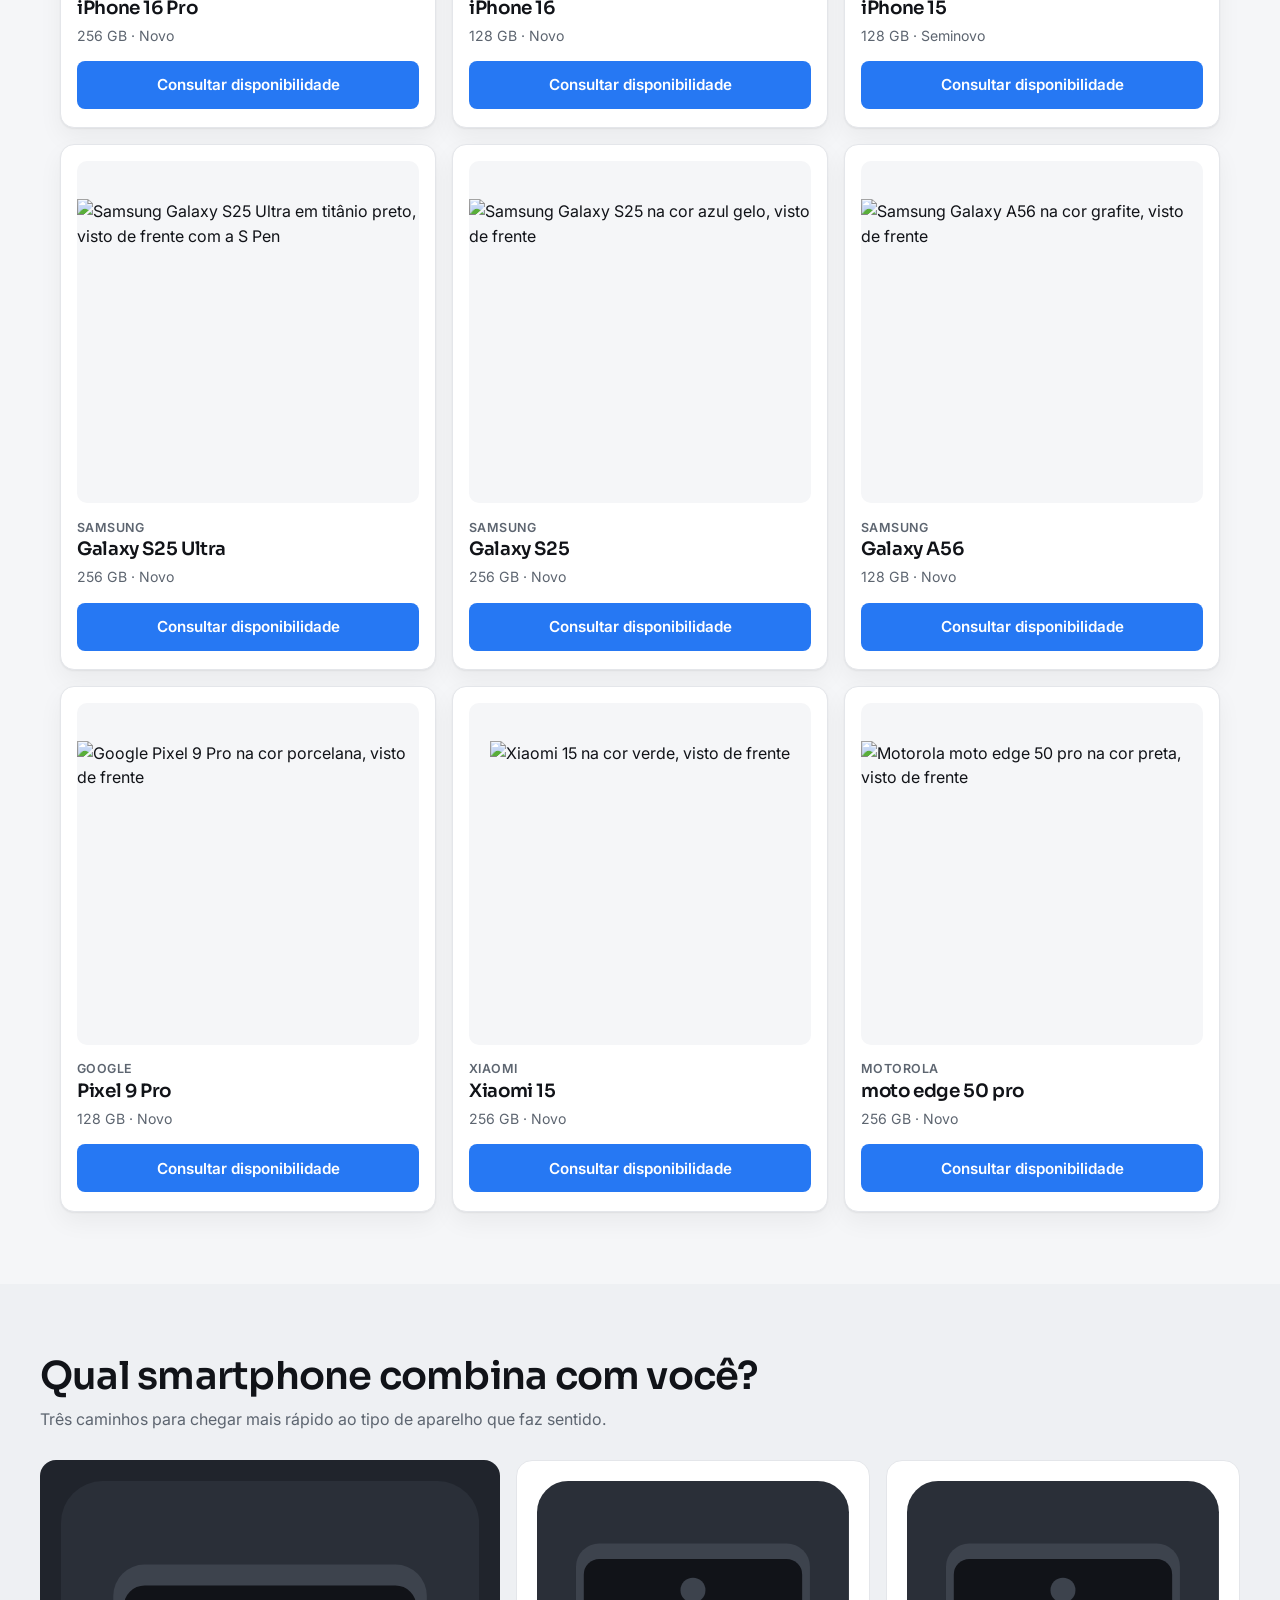
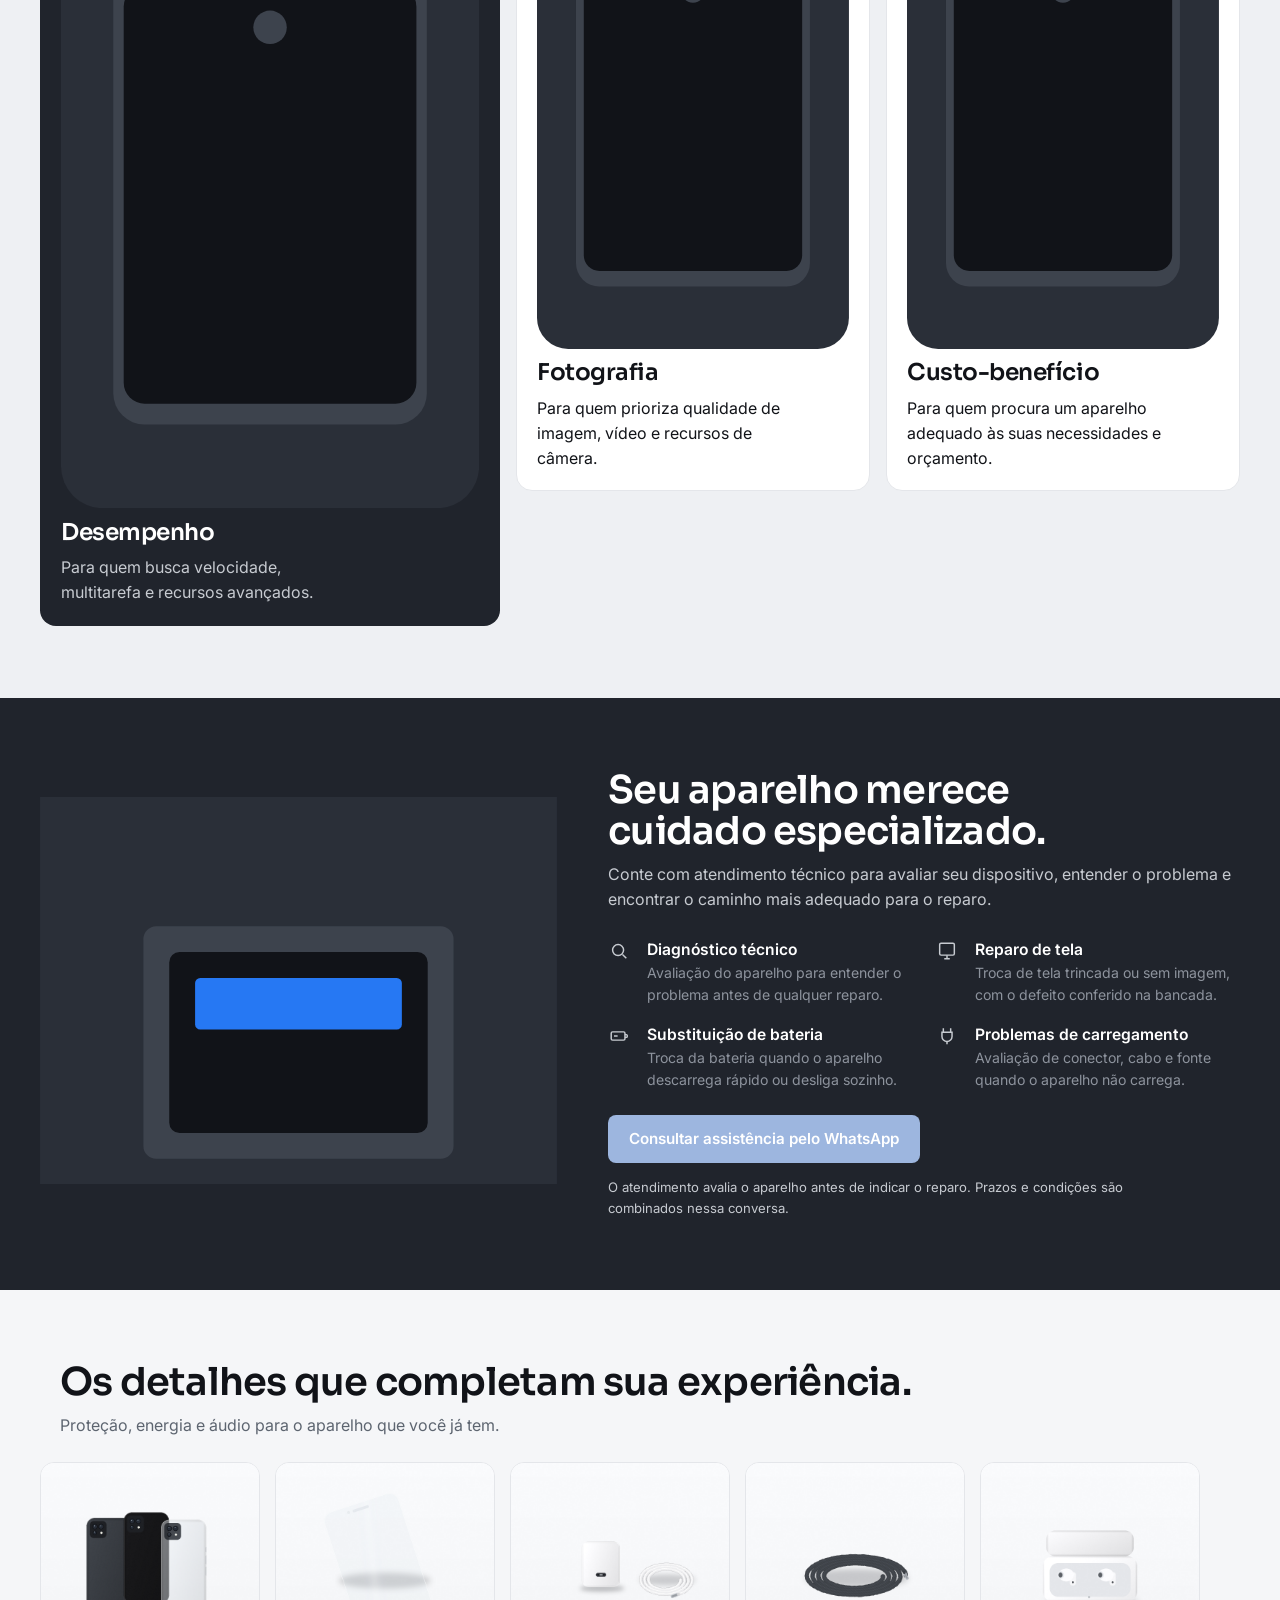
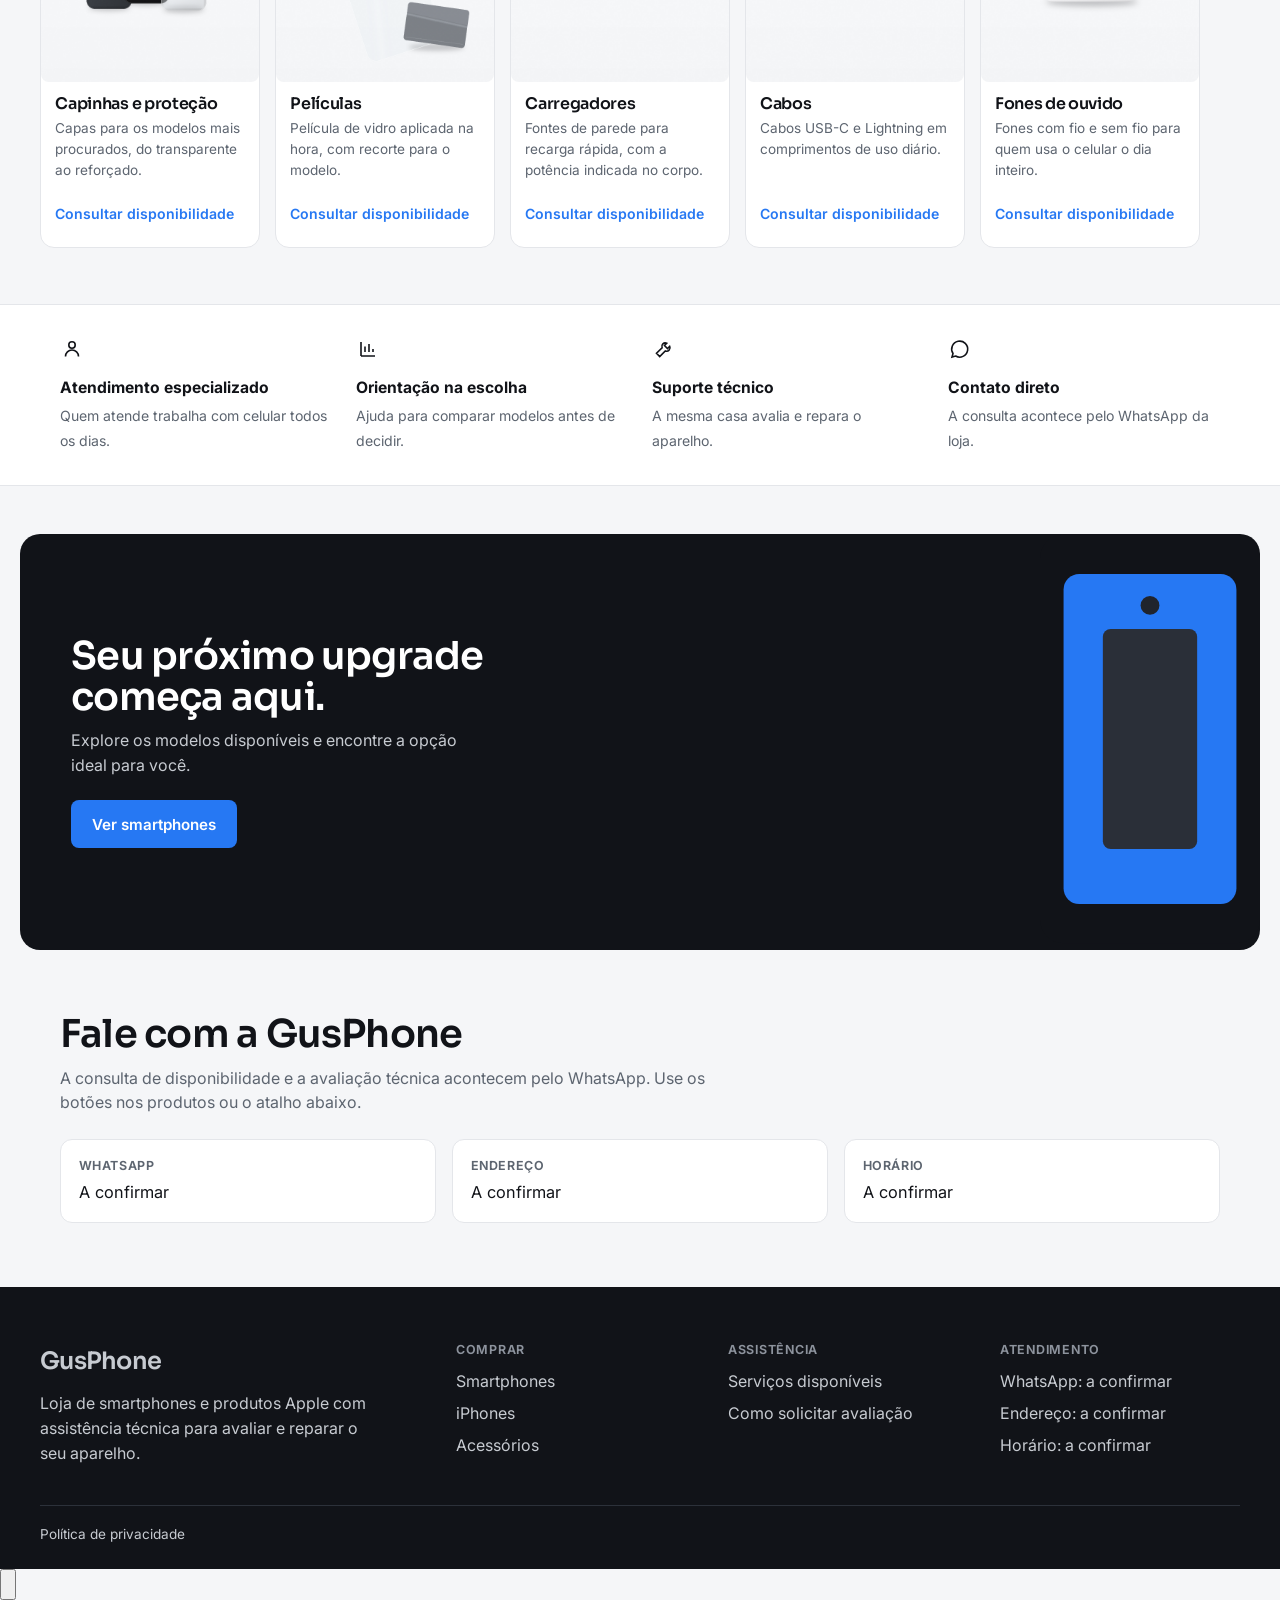
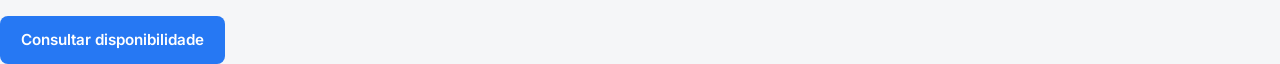
==== commit 71d26e3b: "Add files via upload" ====
--- a/index.html
+++ b/index.html
@@ -84,12 +84,24 @@
           </div>
         </div>
         <div class="hero__stage">
-          <img
-            src="assets/hero-phones.png"
-            alt="Dois smartphones de linha alta sobre uma superfície escura, com iluminação de estúdio"
-            width="960"
-            height="720"
-          />
+          <div class="hero-placeholder">
+            <svg viewBox="0 0 600 400" width="400" height="267" xmlns="http://www.w3.org/2000/svg">
+              <defs>
+                <linearGradient id="heroGradient" x1="0" y1="0" x2="1" y2="1">
+                  <stop offset="0%" stop-color="#2a2f38"/>
+                  <stop offset="100%" stop-color="#111318"/>
+                </linearGradient>
+              </defs>
+              <rect width="600" height="400" fill="url(#heroGradient)"/>
+              <g fill="none" stroke="#3d434d" stroke-width="1">
+                <circle cx="220" cy="160" r="90" opacity="0.3"/>
+                <circle cx="380" cy="200" r="80" opacity="0.3"/>
+                <circle cx="220" cy="160" r="110" opacity="0.2"/>
+                <circle cx="380" cy="200" r="100" opacity="0.2"/>
+              </g>
+              <text x="50%" y="90%" text-anchor="middle" fill="#3d434d" font-family="sans-serif" font-size="18">Hero phones placeholder</text>
+            </svg>
+          </div>
         </div>
       </section>
 
@@ -141,7 +153,14 @@
         <ul>
           <li>
             <a href="#smartphones" data-focus="desempenho">
-              <img src="assets/phones/galaxy-s25-ultra.png" alt="" />
+              <div class="chooser-img-wrapper">
+                <svg viewBox="0 0 200 300" width="100%" height="100%">
+                  <rect width="200" height="300" fill="#2a2f38" rx="20"/>
+                  <rect x="25" y="40" width="150" height="220" fill="#3d434d" rx="15"/>
+                  <rect x="30" y="50" width="140" height="200" fill="#111318" rx="10"/>
+                  <circle cx="100" cy="70" r="8" fill="#3d434d"/>
+                </svg>
+              </div>
               <span>
                 <strong>Desempenho</strong>
                 Para quem busca velocidade, multitarefa e recursos avançados.
@@ -150,7 +169,14 @@
           </li>
           <li>
             <a href="#smartphones" data-focus="fotografia">
-              <img src="assets/phones/pixel-9-pro.png" alt="" />
+              <div class="chooser-img-wrapper">
+                <svg viewBox="0 0 200 300" width="100%" height="100%">
+                  <rect width="200" height="300" fill="#2a2f38" rx="20"/>
+                  <rect x="25" y="40" width="150" height="220" fill="#3d434d" rx="15"/>
+                  <rect x="30" y="50" width="140" height="200" fill="#111318" rx="10"/>
+                  <circle cx="100" cy="70" r="8" fill="#3d434d"/>
+                </svg>
+              </div>
               <span>
                 <strong>Fotografia</strong>
                 Para quem prioriza qualidade de imagem, vídeo e recursos de câmera.
@@ -159,7 +185,14 @@
           </li>
           <li>
             <a href="#smartphones" data-focus="custo">
-              <img src="assets/phones/galaxy-a56.png" alt="" />
+              <div class="chooser-img-wrapper">
+                <svg viewBox="0 0 200 300" width="100%" height="100%">
+                  <rect width="200" height="300" fill="#2a2f38" rx="20"/>
+                  <rect x="25" y="40" width="150" height="220" fill="#3d434d" rx="15"/>
+                  <rect x="30" y="50" width="140" height="200" fill="#111318" rx="10"/>
+                  <circle cx="100" cy="70" r="8" fill="#3d434d"/>
+                </svg>
+              </div>
               <span>
                 <strong>Custo-benefício</strong>
                 Para quem procura um aparelho adequado às suas necessidades e orçamento.
@@ -171,12 +204,14 @@
 
       <section class="bench" id="assistencia">
         <div class="bench__photo">
-          <img
-            src="assets/bench.png"
-            alt="Bancada de assistência técnica com um celular aberto, chaves de precisão e uma bandeja de parafusos"
-            width="880"
-            height="660"
-          />
+          <div class="bench-placeholder">
+            <svg viewBox="0 0 400 300" width="100%" height="100%">
+              <rect width="400" height="300" fill="#2a2f38"/>
+              <rect x="80" y="100" width="240" height="180" fill="#3d434d" rx="10"/>
+              <rect x="100" y="120" width="200" height="140" fill="#111318" rx="8"/>
+              <rect x="120" y="140" width="160" height="40" fill="#2678f3" rx="4"/>
+            </svg>
+          </div>
         </div>
         <div class="bench__copy">
           <h2>Seu aparelho merece cuidado especializado.</h2>
@@ -236,12 +271,16 @@
           <p>Explore os modelos disponíveis e encontre a opção ideal para você.</p>
           <a class="btn btn--primary" href="#smartphones">Ver smartphones</a>
         </div>
-        <img
-          src="assets/phones/iphone-16-pro.png"
-          alt=""
-          width="280"
-          height="520"
-        />
+        <div class="banner-img-wrapper">
+          <div class="banner-placeholder">
+            <svg viewBox="0 0 280 520" width="220" height="410">
+              <rect width="280" height="520" fill="#111318" rx="30"/>
+              <rect x="30" y="50" width="220" height="420" fill="#2678f3" rx="20"/>
+              <circle cx="140" cy="90" r="12" fill="#20242c"/>
+              <rect x="80" y="120" width="120" height="280" fill="#2a2f38" rx="10"/>
+            </svg>
+          </div>
+        </div>
       </section>
 
       <section class="contact" id="contato">
@@ -304,27 +343,38 @@
       </p>
     </footer>
 
-    <div class="sheet" id="ficha" hidden>
-      <div class="sheet__panel" role="dialog" aria-modal="true" aria-labelledby="ficha-nome">
-        <button class="sheet__close" type="button" id="ficha-fechar">
-          <span class="sr">Fechar</span>
-          <svg viewBox="0 0 24 24" aria-hidden="true"><path d="M6 6l12 12M18 6 6 18" /></svg>
-        </button>
-        <img id="ficha-foto" alt="" />
-        <div>
-          <p class="sheet__brand" id="ficha-marca"></p>
-          <h2 id="ficha-nome"></h2>
-          <dl id="ficha-dados"></dl>
-          <p class="fine" id="ficha-aviso" hidden>
-            Item de demonstração. A disponibilidade real é confirmada pela loja.
-          </p>
-          <a class="btn btn--primary" id="ficha-consulta" href="#contato">Consultar disponibilidade</a>
+    <div class="modal-backdrop" id="ficha">
+      <div class="modal" role="dialog" aria-modal="true" aria-labelledby="ficha-nome">
+        <div class="modal-header">
+          <button class="modal-close" type="button" id="ficha-fechar" aria-label="Fechar">
+            <svg viewBox="0 0 24 24" aria-hidden="true"><path d="M6 6l12 12M18 6 6 18" /></svg>
+          </button>
+        </div>
+        <div class="modal__grid">
+          <div class="modal__photo" id="ficha-foto-wrapper">
+            <img id="ficha-foto" alt="" />
+          </div>
+          <div class="modal__body">
+            <p class="sheet__brand" id="ficha-marca"></p>
+            <h2 id="ficha-nome"></h2>
+            <dl class="modal__meta" id="ficha-dados"></dl>
+            <p class="fine" id="ficha-aviso" hidden>
+              Item de demonstração. A disponibilidade real é confirmada pela loja.
+            </p>
+            <a class="btn btn--primary" id="ficha-consulta" href="#contato">Consultar disponibilidade</a>
+          </div>
         </div>
       </div>
     </div>
 
-    <button class="float" type="button" id="flutuante" hidden>WhatsApp</button>
-    <p class="toast" id="aviso" role="status" hidden></p>
+    <button class="float-btn" type="button" id="flutuante" hidden>
+      <svg viewBox="0 0 24 24" aria-hidden="true">
+        <path d="M17.472 14.382c-.297-.149-1.758-.867-2.03-.967-.273-.099-.471-.148-.67.15-.197.297-.767.966-.94 1.164-.173.199-.347.223-.644.075-.297-.15-1.255-.463-2.39-1.475-.883-.788-1.48-1.761-1.653-2.059-.173-.297-.018-.458.13-.606.134-.133.298-.347.446-.52.149-.174.198-.298.298-.497.099-.198.05-.371-.025-.52-.075-.149-.669-1.612-.916-2.207-.242-.579-.487-.5-.669-.51-.173-.008-.371-.01-.57-.01-.198 0-.52.074-.792.372-.272.297-1.04 1.016-1.04 2.479 0 1.462 1.065 2.875 1.213 3.074.149.198 2.096 3.2 5.077 4.487.709.306 1.262.489 1.694.625.712.227 1.36.195 1.871.118.571-.085 1.758-.719 2.006-1.413.248-.694.248-1.289.173-1.413-.074-.124-.272-.198-.57-.347z"/>
+        <path d="M12 2C6.477 2 2 6.477 2 12c0 1.89.525 3.66 1.438 5.168L2 22l4.832-1.438A9.955 9.955 0 0012 22c5.523 0 10-4.477 10-10S17.523 2 12 2z"/>
+      </svg>
+      WhatsApp
+    </button>
+    <p class="toast" id="aviso" role="status"></p>
 
     <script src="js/config.js"></script>
     <script src="js/catalog.js"></script>
